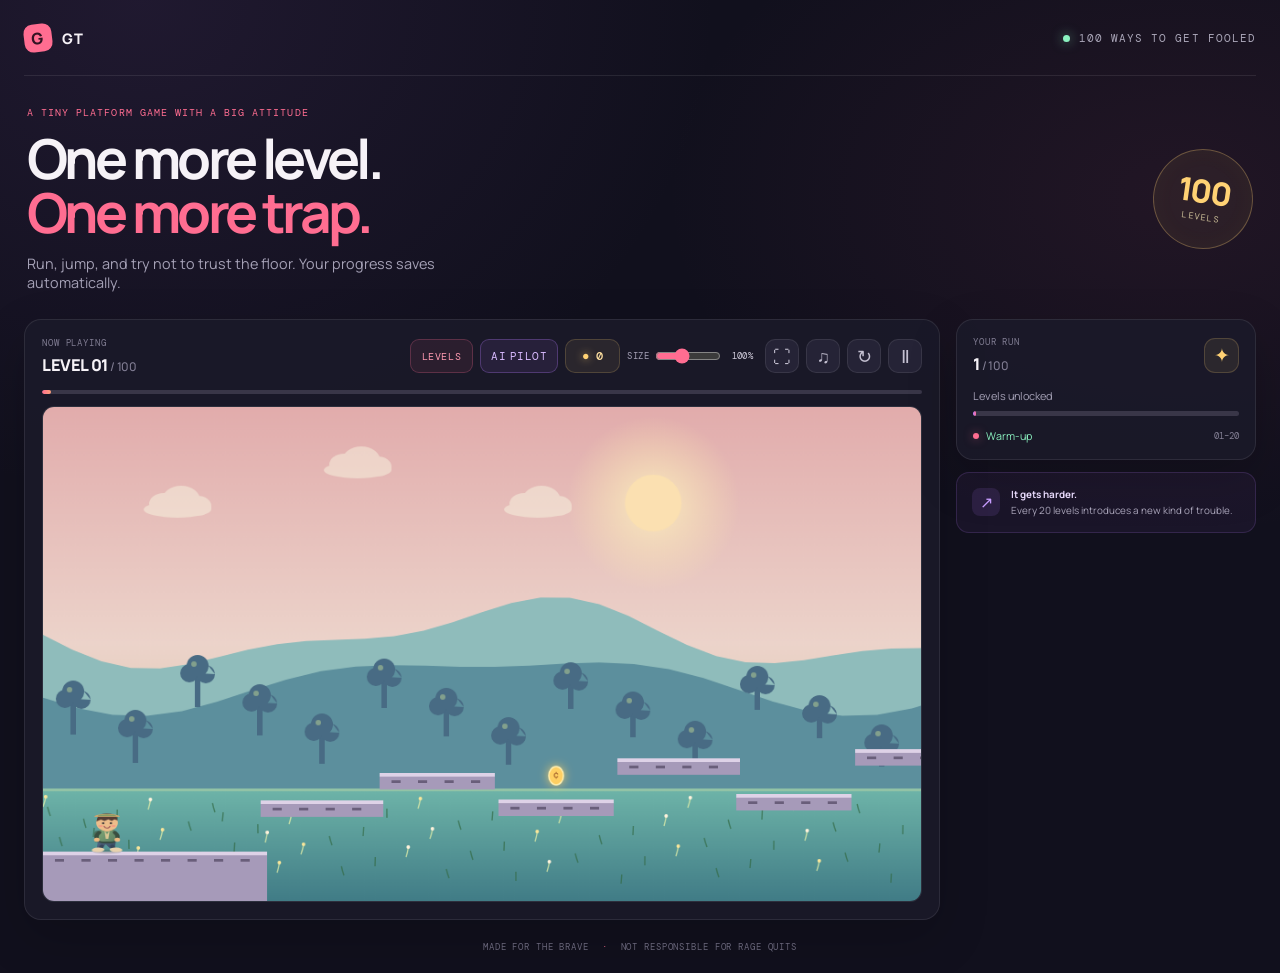
==== index.html @ c7c7aa85 "Publish GT game updates Co-authored-by: Copilot <223556219+Copilot@users.noreply.github.com>" ====
<!doctype html>
<html lang="en">
  <head>
    <meta charset="UTF-8" />
    <meta name="viewport" content="width=device-width, initial-scale=1" />
    <meta name="theme-color" content="#11101d" />
    <meta
      name="description"
      content="Play GT: dodge traps, collect coins, and master 100 platforming levels."
    />
    <title>GT — 100 trap-filled levels</title>
    <link rel="stylesheet" href="style.css?v=7" />
  </head>
  <body>
    <main class="app">
      <header class="topbar">
        <a class="brand" href="#" aria-label="GT home">
          <span class="brand-mark" aria-hidden="true">G</span>
          <span>GT</span>
        </a>
        <div class="topbar-note"><span class="live-dot"></span> 100 ways to get fooled</div>
      </header>

      <section class="intro">
        <div>
          <p class="eyebrow">A tiny platform game with a big attitude</p>
          <h1>One more level.<br /><span>One more trap.</span></h1>
          <p class="intro-copy">Run, jump, and try not to trust the floor. Your progress saves automatically.</p>
          <a class="intro-play-button" href="#gameScreen">PLAY THE GAME <span aria-hidden="true">↓</span></a>
        </div>
        <div class="intro-badge" aria-label="100 levels">
          <span>100</span>
          <small>LEVELS</small>
        </div>
      </section>

      <section class="game-layout" id="gameScreen" aria-label="Game">
        <div class="game-panel">
          <div class="game-toolbar">
            <div>
              <span class="toolbar-label">NOW PLAYING</span>
              <h2 id="levelTitle">LEVEL 01 <span>/ 100</span></h2>
            </div>
            <div class="toolbar-actions">
              <a class="level-select-link" id="levelSelectLink" href="level-select.html">LEVELS</a>
              <button class="ai-button" id="aiButton" data-ai-toggle type="button" aria-pressed="false" aria-label="Start AI pilot">AI <span>PILOT</span></button>
              <div class="coin-wallet" aria-label="Coins collected">
                <span aria-hidden="true">●</span>
                <strong id="coinCount">0</strong>
              </div>
              <label class="screen-size-control" for="screenSizeInput">
                <span>SIZE</span>
                <input id="screenSizeInput" type="range" min="70" max="150" step="10" value="100" aria-label="Adjust game screen size" />
                <output class="screen-size-label" id="screenSizeLabel" for="screenSizeInput">100%</output>
              </label>
              <button class="icon-button" id="fullscreenButton" type="button" aria-label="Enter fullscreen" title="Enter fullscreen">⛶</button>
              <button class="icon-button mobile-only-button" id="rotateButton" type="button" aria-label="Rotate game to landscape" title="Rotate game to landscape">⤾</button>
              <button class="icon-button" id="musicButton" type="button" aria-label="Start level music" title="Start level music">♫</button>
              <button class="icon-button" id="restartButton" type="button" aria-label="Restart level" title="Restart level">↻</button>
              <button class="icon-button" id="pauseButton" type="button" aria-label="Pause game" title="Pause game">Ⅱ</button>
            </div>
          </div>

          <div class="progress-track" aria-label="Level progress">
            <div class="progress-fill" id="levelProgress"></div>
          </div>

          <div class="stage-wrap" id="stageWrap">
            <canvas id="game" width="960" height="540" aria-label="GT platform game"></canvas>
            <a class="level-select-link stage-level-select-link" id="stageLevelSelectLink" href="level-select.html?level=1" aria-label="Choose a level">LEVELS</a>
            <button class="icon-button stage-fullscreen-button" id="stageFullscreenButton" type="button" aria-label="Exit fullscreen" title="Exit fullscreen">↙</button>
            <div class="stage-mobile-controls" aria-label="Expanded-screen touch controls">
              <div class="mobile-direction-controls">
                <button class="mobile-control-button" data-control="left" type="button" aria-label="Move left">←</button>
                <button class="mobile-control-button" data-control="right" type="button" aria-label="Move right">→</button>
              </div>
              <button class="mobile-control-button mobile-jump-button" data-control="jump" type="button" aria-label="Jump">JUMP</button>
              <button class="ai-button stage-ai-button" data-ai-toggle type="button" aria-pressed="false" aria-label="Start AI pilot">AI <span>PILOT</span></button>
            </div>
          </div>

          <div class="stage-message is-hidden" id="stageMessage" aria-live="polite">
            <span class="message-dot"></span>
            <span id="status"></span>
          </div>

          <div class="mobile-controls" aria-label="Touch controls">
            <div class="mobile-direction-controls">
              <button class="mobile-control-button" id="moveLeftButton" type="button" aria-label="Move left">←</button>
              <button class="mobile-control-button" id="moveRightButton" type="button" aria-label="Move right">→</button>
            </div>
            <button class="mobile-control-button mobile-jump-button" id="jumpButton" type="button" aria-label="Jump">JUMP</button>
          </div>

          <section class="leaderboard-card" id="leaderboardPanel" aria-live="polite" hidden>
            <div class="leaderboard-heading">
              <div>
                <span class="toolbar-label" id="leaderboardScope">WORLDWIDE TOP SCORES</span>
                <h2 id="leaderboardTitle">Level leaderboard</h2>
              </div>
              <span class="leaderboard-score" id="leaderboardScore">0 coins</span>
            </div>
            <p class="leaderboard-status" id="leaderboardStatus">Loading scores…</p>
            <ol class="leaderboard-list" id="leaderboardList"></ol>
          </section>

        </div>

        <aside class="side-panel">
          <section class="progress-card">
            <div class="card-heading">
              <div>
                <span class="toolbar-label">YOUR RUN</span>
                <h2 id="progressText">1 <span>/ 100</span></h2>
              </div>
              <span class="trophy" aria-hidden="true">✦</span>
            </div>
            <p class="muted-copy">Levels unlocked</p>
            <div class="mini-progress"><div id="unlockedProgress"></div></div>
            <div class="chapter-label"><span class="chapter-dot"></span><span id="chapterName">Warm-up</span><span id="chapterRange">01–20</span></div>
          </section>

          <div class="difficulty-note">
            <span class="difficulty-icon" aria-hidden="true">↗</span>
            <p><strong>It gets harder.</strong><br />Every 20 levels introduces a new kind of trouble.</p>
          </div>
        </aside>
      </section>

      <footer class="page-footer">MADE FOR THE BRAVE <span>·</span> NOT RESPONSIBLE FOR RAGE QUITS</footer>
    </main>
    <script src="game.js?v=11"></script>
    <script type="module" src="leaderboard.js?v=6"></script>
  </body>
</html>
---- style.css ----
@import url("https://fonts.googleapis.com/css2?family=DM+Mono:wght@400;500&family=Manrope:wght@400;500;600;700;800&display=swap");

:root {
  color-scheme: dark;
  font-family: "Manrope", "Segoe UI", sans-serif;
  color: #f6f2f7;
  background: #11101d;
  font-synthesis: none;
  text-rendering: optimizeLegibility;
  --bg: #11101d;
  --panel: #1b1a29;
  --panel-raised: #211f31;
  --line: rgba(255, 255, 255, 0.085);
  --muted: #a5a1b6;
  --pink: #ff6d91;
  --yellow: #ffd274;
  --green: #8bf2c0;
  --game-screen-size: 100%;
}

* {
  box-sizing: border-box;
}

html {
  overflow-x: clip;
}

body {
  min-width: 0;
  min-height: 100vh;
  margin: 0;
  background:
    radial-gradient(ellipse at 11% 0%, rgba(91, 60, 122, 0.2), transparent 36rem),
    radial-gradient(ellipse at 92% 20%, rgba(135, 55, 84, 0.14), transparent 32rem),
    var(--bg);
}

button,
a {
  color: inherit;
  font: inherit;
}

button:focus-visible,
a:focus-visible {
  outline: 2px solid var(--yellow);
  outline-offset: 3px;
}

.app {
  width: min(1340px, calc(100% - 48px));
  margin: 0 auto;
  padding: 24px 0 20px;
}

.topbar {
  display: flex;
  align-items: center;
  justify-content: space-between;
  padding-bottom: 23px;
  border-bottom: 1px solid var(--line);
}

.brand {
  display: inline-flex;
  align-items: center;
  gap: 10px;
  text-decoration: none;
  font-size: 0.91rem;
  font-weight: 800;
  letter-spacing: 0.08em;
}

.brand-mark {
  display: grid;
  width: 28px;
  height: 28px;
  place-items: center;
  border-radius: 9px;
  background: var(--pink);
  color: #321323;
  font-size: 1rem;
  transform: rotate(-7deg);
}

.brand-light {
  color: #aaa6b8;
  font-weight: 500;
}

.topbar-note,
.eyebrow,
.toolbar-label,
.page-footer {
  font-family: "DM Mono", Consolas, monospace;
  letter-spacing: 0.1em;
  text-transform: uppercase;
}

.topbar-note {
  display: flex;
  align-items: center;
  gap: 9px;
  color: #aaa6b8;
  font-size: 0.66rem;
}

.live-dot,
.chapter-dot,
.message-dot {
  width: 7px;
  height: 7px;
  border-radius: 50%;
  background: var(--green);
  box-shadow: 0 0 12px rgba(139, 242, 192, 0.6);
}

.intro {
  display: flex;
  align-items: center;
  justify-content: space-between;
  gap: 24px;
  padding: 30px 3px 27px;
}

.eyebrow {
  margin: 0 0 12px;
  color: var(--pink);
  font-size: 0.65rem;
}

h1 {
  margin: 0;
  font-size: clamp(2rem, 4.3vw, 3.55rem);
  line-height: 0.99;
  letter-spacing: -0.065em;
}

h1 span {
  color: var(--pink);
}

.intro-copy {
  max-width: 480px;
  margin: 14px 0 0;
  color: var(--muted);
  font-size: 0.9rem;
}

.intro-play-button {
  display: none;
}

.intro-badge {
  display: grid;
  width: 100px;
  height: 100px;
  flex: 0 0 auto;
  align-content: center;
  justify-items: center;
  border: 1px solid rgba(255, 210, 116, 0.3);
  border-radius: 50%;
  background: rgba(255, 210, 116, 0.055);
  box-shadow: inset 0 0 25px rgba(255, 210, 116, 0.035);
  transform: rotate(8deg);
}

.intro-badge span {
  color: var(--yellow);
  font-size: 2rem;
  font-weight: 800;
  letter-spacing: -0.08em;
  line-height: 1;
}

.intro-badge small {
  margin-top: 4px;
  color: #c6b994;
  font-family: "DM Mono", Consolas, monospace;
  font-size: 0.55rem;
  letter-spacing: 0.15em;
}

.game-layout {
  display: grid;
  grid-template-columns: minmax(0, 1fr) 300px;
  align-items: start;
  gap: 16px;
}

.game-panel,
.progress-card,
.levels-card {
  border: 1px solid var(--line);
  border-radius: 17px;
  background: rgba(27, 26, 41, 0.88);
  box-shadow: 0 18px 50px rgba(0, 0, 0, 0.17);
}

.game-panel {
  min-width: 0;
  padding: 17px;
}

.game-toolbar,
.card-heading,
.levels-heading {
  display: flex;
  align-items: center;
  justify-content: space-between;
  gap: 12px;
}

.toolbar-label {
  display: block;
  color: #817d93;
  font-size: 0.56rem;
}

.game-toolbar h2,
.card-heading h2,
.levels-heading h2 {
  margin: 5px 0 0;
  font-size: 1.02rem;
  font-weight: 800;
  letter-spacing: -0.025em;
}

.game-toolbar h2 span,
.card-heading h2 span {
  color: #817d93;
  font-size: 0.75rem;
  font-weight: 500;
}

.toolbar-actions {
  display: flex;
  align-items: center;
  gap: 7px;
}

.mobile-only-button {
  display: none !important;
}

.level-select-link,
.back-link {
  display: inline-flex;
  align-items: center;
  justify-content: center;
  min-height: 34px;
  padding: 0 11px;
  border: 1px solid rgba(255, 109, 145, 0.24);
  border-radius: 9px;
  background: rgba(255, 109, 145, 0.08);
  color: #ff9ab1;
  font-family: "DM Mono", Consolas, monospace;
  font-size: 0.62rem;
  letter-spacing: 0.06em;
  text-decoration: none;
  transition: background 140ms ease, border-color 140ms ease;
}

.ai-button {
  display: inline-flex;
  align-items: center;
  gap: 4px;
  min-height: 34px;
  padding: 0 10px;
  border: 1px solid rgba(184, 122, 255, 0.28);
  border-radius: 9px;
  background: rgba(184, 122, 255, 0.09);
  color: #d9baff;
  cursor: pointer;
  font-family: "DM Mono", Consolas, monospace;
  font-size: 0.66rem;
  letter-spacing: 0.04em;
  transition: background 140ms ease, border-color 140ms ease, color 140ms ease;
}

.ai-button:hover {
  border-color: rgba(184, 122, 255, 0.5);
  background: rgba(184, 122, 255, 0.16);
}

.ai-button.is-active {
  border-color: rgba(139, 242, 192, 0.4);
  background: rgba(139, 242, 192, 0.12);
  color: var(--green);
}

.level-select-link:hover,
.back-link:hover {
  border-color: rgba(255, 109, 145, 0.48);
  background: rgba(255, 109, 145, 0.16);
}

.coin-wallet {
  display: flex;
  min-width: 55px;
  height: 34px;
  align-items: center;
  justify-content: center;
  gap: 7px;
  padding: 0 10px;
  border: 1px solid rgba(255, 210, 116, 0.18);
  border-radius: 10px;
  background: rgba(255, 210, 116, 0.075);
  color: #ffe0a0;
  font-family: "DM Mono", Consolas, monospace;
  font-size: 0.73rem;
}

.coin-wallet span {
  color: var(--yellow);
  font-size: 0.78rem;
  text-shadow: 0 0 9px rgba(255, 210, 116, 0.75);
}

.coin-wallet strong {
  font-weight: 500;
}

.icon-button {
  display: grid;
  width: 34px;
  height: 34px;
  place-items: center;
  border: 1px solid var(--line);
  border-radius: 10px;
  background: #252336;
  color: #c4c0d1;
  cursor: pointer;
  font-size: 1.1rem;
  transition: background 140ms ease, color 140ms ease, transform 140ms ease;
}

.icon-button:hover {
  background: #343147;
  color: white;
  transform: translateY(-1px);
}

.progress-track,
.mini-progress {
  height: 4px;
  overflow: hidden;
  border-radius: 9px;
  background: #393648;
}

.progress-track {
  margin: 14px 0 12px;
}

.progress-fill,
.mini-progress div {
  width: 1%;
  height: 100%;
  border-radius: inherit;
  background: linear-gradient(90deg, var(--pink), #ffa178);
  transition: width 220ms ease;
}

.stage-wrap {
  position: relative;
  display: flex;
  align-items: center;
  justify-content: safe center;
  overflow: auto;
  max-height: 72vh;
  border: 1px solid rgba(255, 255, 255, 0.085);
  border-radius: 12px;
  background: #191b2b;
  touch-action: pan-x pan-y;
  scrollbar-color: #6d687e #292738;
  scrollbar-width: thin;
}

.stage-wrap.is-large-screen {
  position: relative;
}

canvas {
  display: block;
  flex: 0 0 auto;
  width: var(--game-screen-size);
  max-width: none;
  height: auto;
  aspect-ratio: 16 / 9;
}

.stage-wrap:fullscreen {
  display: grid;
  width: 100vw;
  height: 100vh;
  max-height: none;
  place-items: center;
  overflow: hidden;
  border: 0;
  border-radius: 0;
  background: #171622;
}

.stage-wrap:fullscreen canvas {
  width: min(100vw, calc(100vh * 16 / 9));
  max-height: 100vh;
}

.stage-fullscreen-button {
  display: none;
}

.stage-level-select-link {
  display: none;
}

.stage-wrap.is-large-screen .stage-level-select-link,
.stage-wrap:fullscreen .stage-level-select-link,
.stage-wrap.is-fullscreen .stage-level-select-link {
  position: absolute;
  z-index: 3;
  top: max(12px, env(safe-area-inset-top));
  left: max(12px, env(safe-area-inset-left));
  display: inline-flex;
  min-height: 40px;
  background: rgba(34, 29, 48, 0.9);
  backdrop-filter: blur(8px);
}

.stage-wrap:fullscreen .stage-fullscreen-button,
.stage-wrap.is-fullscreen .stage-fullscreen-button {
  position: absolute;
  z-index: 2;
  top: max(12px, env(safe-area-inset-top));
  right: max(12px, env(safe-area-inset-right));
  display: grid;
}

.stage-wrap.is-fullscreen {
  position: fixed;
  z-index: 1000;
  inset: 0;
  display: grid;
  width: 100vw;
  height: 100vh;
  height: 100dvh;
  max-height: none;
  place-items: center;
  overflow: hidden;
  border: 0;
  border-radius: 0;
  background: #171622;
}

.stage-wrap.is-fullscreen canvas {
  width: min(100vw, calc(100vh * 16 / 9));
  width: min(100vw, calc(100dvh * 16 / 9));
  max-height: 100vh;
  max-height: 100dvh;
}

.stage-mobile-controls {
  display: none;
}

.game-fullscreen-fallback {
  overflow: hidden;
}

.screen-size-control {
  display: inline-flex;
  align-items: center;
  gap: 6px;
  color: #a5a1b6;
  font-family: "DM Mono", Consolas, monospace;
  font-size: 0.57rem;
  letter-spacing: 0.05em;
}

.screen-size-control input {
  width: 66px;
  height: 20px;
  margin: 0;
  accent-color: var(--pink);
  cursor: pointer;
}

.screen-size-label {
  min-width: 31px;
  color: #d4cfdf;
  text-align: center;
}

.stage-message {
  display: flex;
  align-items: center;
  gap: 8px;
  max-width: 100%;
  margin-top: 10px;
  padding: 8px 11px;
  border: 1px solid rgba(255, 255, 255, 0.09);
  border-radius: 9px;
  background: rgba(18, 17, 29, 0.84);
  color: #e4e0eb;
  font-size: 0.72rem;
  backdrop-filter: blur(8px);
}

.stage-message.is-hidden {
  display: none;
}

.mobile-controls {
  display: none;
}

.mobile-direction-controls {
  display: flex;
  gap: 10px;
}

.mobile-control-button {
  display: grid;
  width: clamp(58px, 17vw, 72px);
  height: 56px;
  place-items: center;
  border: 1px solid rgba(226, 221, 239, 0.18);
  border-radius: 15px;
  background: linear-gradient(145deg, #343146, #252335);
  box-shadow: 0 4px 0 rgba(9, 8, 15, 0.42), inset 0 1px rgba(255, 255, 255, 0.055);
  color: #f3eef9;
  cursor: pointer;
  font-size: 1.65rem;
  font-weight: 800;
  touch-action: none;
  user-select: none;
  -webkit-user-select: none;
  -webkit-tap-highlight-color: transparent;
}

.mobile-control-button:active {
  transform: translateY(2px);
  border-color: rgba(139, 242, 192, 0.38);
  background: #35443e;
  box-shadow: 0 2px 0 rgba(9, 8, 15, 0.42);
}

.mobile-jump-button {
  width: clamp(98px, 29vw, 128px);
  border-color: rgba(255, 109, 145, 0.35);
  background: linear-gradient(145deg, #63394f, #392638);
  color: #ffcada;
  font-family: "DM Mono", Consolas, monospace;
  font-size: 0.77rem;
  letter-spacing: 0.14em;
}

.leaderboard-card {
  margin-top: 12px;
  padding: 15px;
  border: 1px solid rgba(255, 210, 116, 0.17);
  border-radius: 12px;
  background: linear-gradient(125deg, rgba(255, 210, 116, 0.055), rgba(255, 109, 145, 0.035));
}

.leaderboard-card[hidden] {
  display: none;
}

.leaderboard-heading {
  display: flex;
  align-items: center;
  justify-content: space-between;
  gap: 12px;
}

.leaderboard-heading h2 {
  margin: 5px 0 0;
  font-size: 0.96rem;
}

.leaderboard-score {
  padding: 6px 9px;
  border: 1px solid rgba(255, 210, 116, 0.16);
  border-radius: 8px;
  background: rgba(255, 210, 116, 0.075);
  color: var(--yellow);
  font-family: "DM Mono", Consolas, monospace;
  font-size: 0.67rem;
}

.leaderboard-status {
  margin: 10px 0;
  color: var(--muted);
  font-size: 0.68rem;
}

.leaderboard-list {
  display: grid;
  gap: 5px;
  margin: 0;
  padding: 0;
  list-style: none;
}

.leaderboard-list li {
  display: grid;
  grid-template-columns: 28px minmax(0, 1fr) auto;
  align-items: center;
  gap: 8px;
  padding: 7px 9px;
  border: 1px solid transparent;
  border-radius: 7px;
  background: rgba(15, 14, 25, 0.3);
  font-size: 0.68rem;
}

.leaderboard-list li.is-you {
  border-color: rgba(139, 242, 192, 0.22);
  background: rgba(139, 242, 192, 0.07);
}

.leaderboard-rank {
  color: var(--yellow);
  font-family: "DM Mono", Consolas, monospace;
  font-size: 0.62rem;
}

.leaderboard-player {
  overflow: hidden;
  color: #e9e5ef;
  text-overflow: ellipsis;
  white-space: nowrap;
}

.leaderboard-result {
  color: #aaa6b9;
  font-family: "DM Mono", Consolas, monospace;
  font-size: 0.6rem;
  white-space: nowrap;
}

.message-dot {
  width: 6px;
  height: 6px;
  flex: 0 0 auto;
  background: var(--yellow);
  box-shadow: 0 0 10px rgba(255, 210, 116, 0.6);
}

.side-panel {
  display: grid;
  gap: 12px;
}

.progress-card,
.levels-card {
  padding: 16px;
}

.trophy {
  display: grid;
  width: 35px;
  height: 35px;
  place-items: center;
  border: 1px solid rgba(255, 210, 116, 0.18);
  border-radius: 11px;
  background: rgba(255, 210, 116, 0.08);
  color: var(--yellow);
  font-size: 1.2rem;
}

.muted-copy {
  margin: 13px 0 8px;
  color: var(--muted);
  font-size: 0.68rem;
}

.mini-progress {
  height: 5px;
}

.mini-progress div {
  background: linear-gradient(90deg, #b87aff, var(--pink));
}

.chapter-label {
  display: flex;
  align-items: center;
  gap: 7px;
  margin-top: 13px;
  color: #d6d2df;
  font-size: 0.67rem;
}

.chapter-dot {
  width: 6px;
  height: 6px;
  background: var(--pink);
  box-shadow: 0 0 10px rgba(255, 109, 145, 0.5);
}

.chapter-label span:last-child {
  margin-left: auto;
  color: #858196;
  font-family: "DM Mono", Consolas, monospace;
  font-size: 0.58rem;
}

.levels-heading {
  align-items: end;
}

.levels-heading h2 {
  font-size: 0.91rem;
}

.level-count {
  padding: 5px 7px;
  border-radius: 6px;
  background: #2a2839;
  color: #aaa6b9;
  font-family: "DM Mono", Consolas, monospace;
  font-size: 0.57rem;
}

.level-grid {
  display: grid;
  grid-template-columns: repeat(10, minmax(0, 1fr));
  gap: 5px;
  max-height: 191px;
  overflow-y: auto;
  margin-top: 14px;
  padding: 1px 3px 3px 1px;
  scrollbar-color: #4b465e transparent;
  scrollbar-width: thin;
}

.level-button {
  display: grid;
  min-width: 0;
  aspect-ratio: 1;
  place-items: center;
  padding: 0;
  border: 1px solid transparent;
  border-radius: 7px;
  background: #292738;
  color: #9995a9;
  cursor: pointer;
  font-family: "DM Mono", Consolas, monospace;
  font-size: 0.57rem;
  text-decoration: none;
  transition: 140ms ease;
}

.level-button:not(:disabled):hover {
  border-color: rgba(255, 255, 255, 0.2);
  background: #3a364e;
  color: #fff;
}

.level-button.is-current {
  border-color: var(--pink);
  background: rgba(255, 109, 145, 0.18);
  color: #ff9ab1;
}

.level-button.is-complete {
  background: rgba(139, 242, 192, 0.12);
  color: var(--green);
}

.level-button:disabled {
  cursor: not-allowed;
  opacity: 0.36;
}

.difficulty-note {
  display: flex;
  align-items: center;
  gap: 11px;
  padding: 13px 15px;
  border: 1px solid rgba(184, 122, 255, 0.16);
  border-radius: 13px;
  background: rgba(138, 89, 193, 0.08);
}

.difficulty-icon {
  display: grid;
  width: 28px;
  height: 28px;
  flex: 0 0 auto;
  place-items: center;
  border-radius: 8px;
  background: rgba(184, 122, 255, 0.12);
  color: #c89dff;
}

.difficulty-note p {
  margin: 0;
  color: #a9a4b9;
  font-size: 0.62rem;
  line-height: 1.65;
}

.difficulty-note strong {
  color: #e6d8fa;
  font-weight: 700;
}

.page-footer {
  padding: 21px 0 0;
  color: #686579;
  font-size: 0.55rem;
  text-align: center;
}

.page-footer span {
  padding: 0 7px;
  color: var(--pink);
}

.selector-intro {
  display: flex;
  align-items: end;
  justify-content: space-between;
  gap: 24px;
  padding: 38px 3px 25px;
}

.selector-intro h1 {
  font-size: clamp(2.2rem, 5vw, 3.8rem);
}

.selector-intro h1 span {
  color: var(--pink);
}

.selector-progress {
  width: min(260px, 38%);
  flex: 0 0 auto;
  padding: 15px;
  border: 1px solid var(--line);
  border-radius: 13px;
  background: rgba(27, 26, 41, 0.88);
}

.selector-progress strong {
  display: block;
  margin: 5px 0 11px;
  font-size: 1.25rem;
}

.selector-progress strong span {
  color: #817d93;
  font-size: 0.78rem;
  font-weight: 500;
}

.selector-progress .mini-progress {
  height: 6px;
}

.chapter-list {
  display: grid;
  gap: 12px;
}

.chapter-card {
  padding: 17px;
  border: 1px solid var(--line);
  border-radius: 15px;
  background: rgba(27, 26, 41, 0.88);
  box-shadow: 0 15px 40px rgba(0, 0, 0, 0.12);
}

.chapter-card-heading {
  display: flex;
  align-items: center;
  justify-content: space-between;
  gap: 15px;
  margin-bottom: 13px;
}

.chapter-card-title h2 {
  margin: 4px 0;
  font-size: 1.05rem;
  letter-spacing: -0.025em;
}

.chapter-card-title p {
  margin: 0;
  color: var(--muted);
  font-size: 0.67rem;
}

.chapter-levels {
  display: grid;
  grid-template-columns: repeat(10, minmax(0, 1fr));
  gap: 7px;
}

.chapter-levels .level-button {
  width: 100%;
  aspect-ratio: 1.35;
  border-radius: 8px;
  font-size: 0.67rem;
}

.chapter-levels .level-button:disabled {
  border: 1px solid rgba(255, 255, 255, 0.035);
  background: rgba(41, 39, 56, 0.58);
}

@media (min-width: 1500px) {
  .game-layout {
    grid-template-columns: minmax(0, 1fr) 320px;
  }
}

@media (max-width: 900px) {
  .game-layout {
    grid-template-columns: minmax(0, 1fr) 260px;
    gap: 12px;
  }

  .game-panel {
    padding: 12px;
  }

  .progress-card,
  .levels-card {
    padding: 13px;
  }
}

@media (max-width: 700px) {
  .app {
    width: min(100% - 24px, 560px);
    padding-top: 13px;
  }

  .topbar {
    padding-bottom: 16px;
  }

  .topbar-note {
    font-size: 0.56rem;
  }

  .intro {
    padding: 24px 2px 20px;
  }

  .intro-copy {
    max-width: 340px;
    font-size: 0.78rem;
  }

  .intro-play-button {
    display: inline-flex;
    align-items: center;
    gap: 9px;
    min-height: 42px;
    margin-top: 14px;
    padding: 0 14px;
    border: 1px solid rgba(255, 109, 145, 0.32);
    border-radius: 10px;
    background: rgba(255, 109, 145, 0.1);
    color: #ff9ab1;
    font-family: "DM Mono", Consolas, monospace;
    font-size: 0.68rem;
    letter-spacing: 0.06em;
    text-decoration: none;
  }

  .intro-play-button span {
    font-size: 1rem;
  }

  .selector-intro {
    align-items: flex-start;
    padding: 27px 2px 20px;
  }

  .selector-progress {
    width: 145px;
    padding: 11px;
  }

  .chapter-card {
    padding: 13px;
  }

  .chapter-levels {
    gap: 5px;
  }

  .chapter-levels .level-button {
    aspect-ratio: 1;
    border-radius: 6px;
    font-size: 0.59rem;
  }

  .intro-badge {
    width: 70px;
    height: 70px;
  }

  .intro-badge span {
    font-size: 1.5rem;
  }

  .intro-badge small {
    font-size: 0.44rem;
  }

  .game-layout {
    grid-template-columns: 1fr;
  }

  .mobile-controls {
    display: flex;
    min-height: 76px;
    align-items: center;
    justify-content: space-between;
    gap: 14px;
    padding: 12px 2px 1px;
    touch-action: none;
    user-select: none;
    -webkit-user-select: none;
  }

  .side-panel {
    grid-template-columns: 1fr;
  }

  .level-grid {
    max-height: 184px;
  }

}

@media (max-width: 700px), (hover: none) and (pointer: coarse) {
  .mobile-only-button {
    display: grid !important;
  }

  .mobile-controls {
    display: flex;
    min-height: 76px;
    align-items: center;
    justify-content: space-between;
    gap: 14px;
    padding: 12px 2px 1px;
    touch-action: none;
    user-select: none;
    -webkit-user-select: none;
  }

  .stage-wrap.is-large-screen .stage-mobile-controls,
  .stage-wrap:fullscreen .stage-mobile-controls,
  .stage-wrap.is-fullscreen .stage-mobile-controls {
    position: absolute;
    z-index: 2;
    right: max(8px, env(safe-area-inset-right));
    bottom: max(8px, env(safe-area-inset-bottom));
    left: max(8px, env(safe-area-inset-left));
    display: flex;
    align-items: center;
    justify-content: space-between;
    gap: 8px;
    padding: 7px;
    border: 1px solid rgba(255, 255, 255, 0.14);
    border-radius: 15px;
    background: rgba(17, 16, 29, 0.82);
    backdrop-filter: blur(8px);
    touch-action: none;
  }

  .stage-mobile-controls .mobile-direction-controls {
    gap: 5px;
  }

  .stage-mobile-controls .mobile-control-button {
    width: clamp(40px, 12vw, 54px);
    height: 42px;
    border-radius: 11px;
    font-size: 1.3rem;
  }

  .stage-mobile-controls .mobile-jump-button {
    width: clamp(64px, 19vw, 82px);
    font-size: 0.62rem;
  }

  .stage-mobile-controls .stage-ai-button {
    min-height: 42px;
    padding: 0 9px;
    font-size: 0.62rem;
  }

  .stage-mobile-controls .stage-ai-button span {
    display: inline;
  }
}

@media (max-width: 700px), (hover: none) and (pointer: coarse) {
  .stage-wrap:fullscreen,
  .stage-wrap.is-fullscreen {
    grid-template-rows: minmax(0, 1fr) auto;
  }

  .stage-wrap:fullscreen canvas,
  .stage-wrap.is-fullscreen canvas {
    grid-row: 1;
    width: min(100vw, calc((100dvh - 76px) * 16 / 9));
    max-height: calc(100dvh - 76px);
  }

  .stage-wrap:fullscreen .stage-mobile-controls,
  .stage-wrap.is-fullscreen .stage-mobile-controls {
    position: static;
    grid-row: 2;
    width: min(460px, calc(100vw - 16px));
    margin: 0 8px max(8px, env(safe-area-inset-bottom));
  }
}

@media (max-width: 430px) {
  .app {
    width: calc(100% - 32px);
  }

  .game-toolbar {
    flex-wrap: wrap;
  }

  .toolbar-actions {
    flex-wrap: wrap;
    justify-content: flex-end;
    gap: 5px;
  }

  .screen-size-control {
    gap: 4px;
  }

  .screen-size-control input {
    width: 56px;
  }

  .level-select-link,
  .ai-button {
    padding: 0 8px;
  }

  .ai-button span {
    display: none;
  }

  .coin-wallet {
    min-width: 48px;
    padding: 0 7px;
  }

  h1 {
    font-size: 2rem;
  }

  .intro-badge {
    width: 60px;
    height: 60px;
  }

  .selector-intro {
    flex-direction: column;
    gap: 16px;
  }

  .selector-progress {
    width: 100%;
  }

  .chapter-card-heading {
    align-items: flex-start;
  }

  .chapter-card-title p {
    max-width: 220px;
    line-height: 1.5;
  }

}

@media (max-width: 360px) {
  .intro-badge {
    display: none;
  }

  .topbar-note {
    font-size: 0.49rem;
  }
}
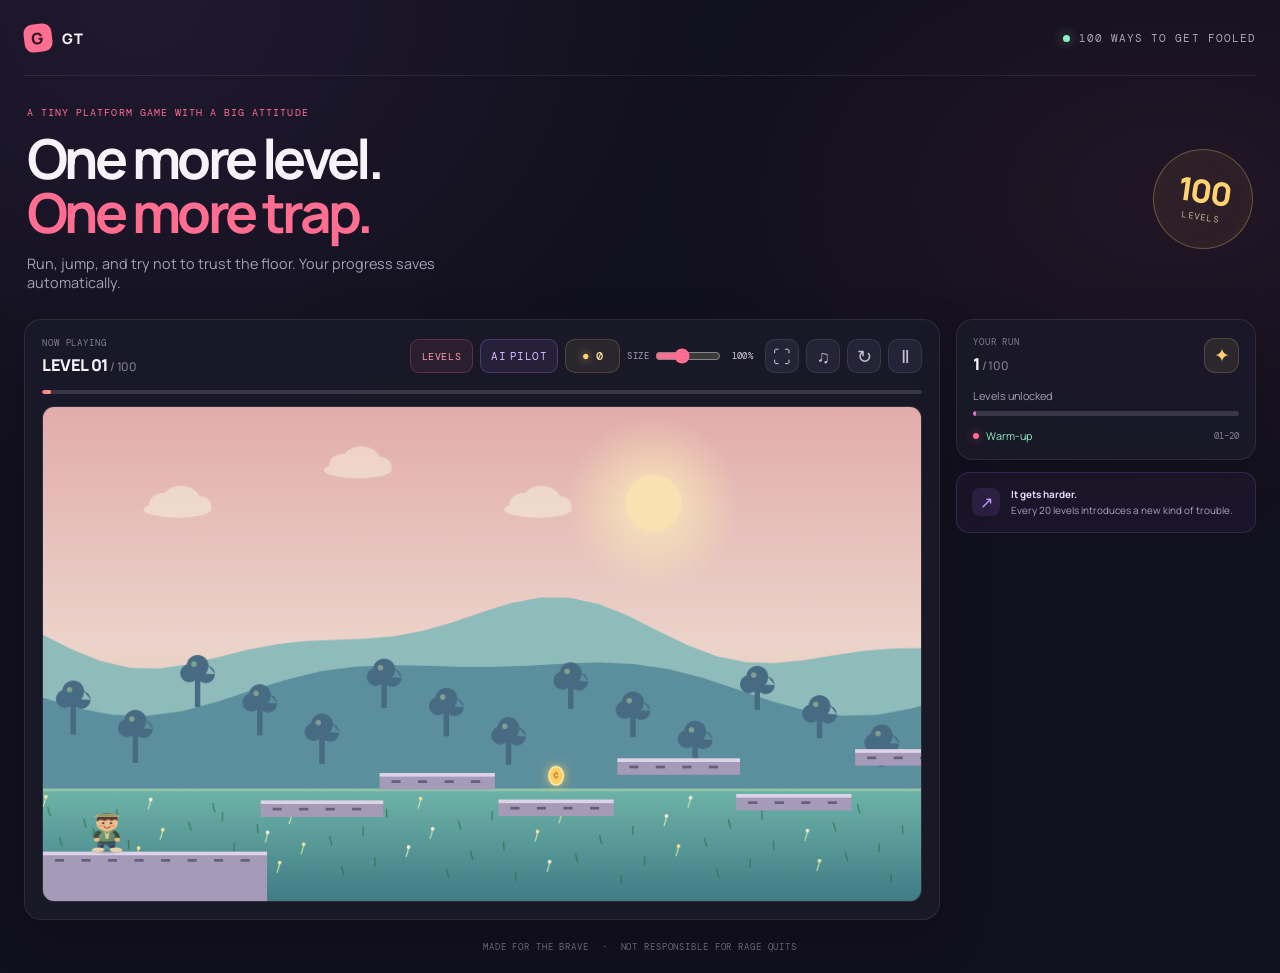
==== commit 634210f6: "Make GT installable as a PWA Co-authored-by: Copilot <223556219+Copilot@users.noreply.github.com>" ====
--- a/index.html
+++ b/index.html
@@ -9,7 +9,10 @@
       content="Play GT: dodge traps, collect coins, and master 100 platforming levels."
     />
     <title>GT — 100 trap-filled levels</title>
-    <link rel="stylesheet" href="style.css?v=7" />
+    <link rel="manifest" href="manifest.webmanifest" />
+    <link rel="icon" href="icons/gt-icon.svg" type="image/svg+xml" />
+    <link rel="apple-touch-icon" href="icons/apple-touch-icon.png" />
+    <link rel="stylesheet" href="style.css?v=8" />
   </head>
   <body>
     <main class="app">
@@ -19,6 +22,7 @@
           <span>GT</span>
         </a>
         <div class="topbar-note"><span class="live-dot"></span> 100 ways to get fooled</div>
+        <button class="install-app-button" id="installAppButton" type="button" hidden>INSTALL APP</button>
       </header>
 
       <section class="intro">
@@ -131,5 +135,6 @@
     </main>
     <script src="game.js?v=11"></script>
     <script type="module" src="leaderboard.js?v=6"></script>
+    <script src="pwa.js?v=1"></script>
   </body>
 </html>
--- a/style.css
+++ b/style.css
@@ -106,6 +106,23 @@
   font-size: 0.66rem;
 }
 
+.install-app-button {
+  min-height: 36px;
+  padding: 0 12px;
+  border: 1px solid rgba(255, 210, 116, 0.36);
+  border-radius: 9px;
+  background: rgba(255, 210, 116, 0.1);
+  color: var(--yellow);
+  cursor: pointer;
+  font-family: "DM Mono", Consolas, monospace;
+  font-size: 0.65rem;
+  letter-spacing: 0.06em;
+}
+
+.install-app-button[hidden] {
+  display: none;
+}
+
 .live-dot,
 .chapter-dot,
 .message-dot {
@@ -947,6 +964,12 @@
   }
 
   .topbar-note {
+    font-size: 0.56rem;
+  }
+
+  .install-app-button {
+    min-height: 32px;
+    padding: 0 8px;
     font-size: 0.56rem;
   }
 
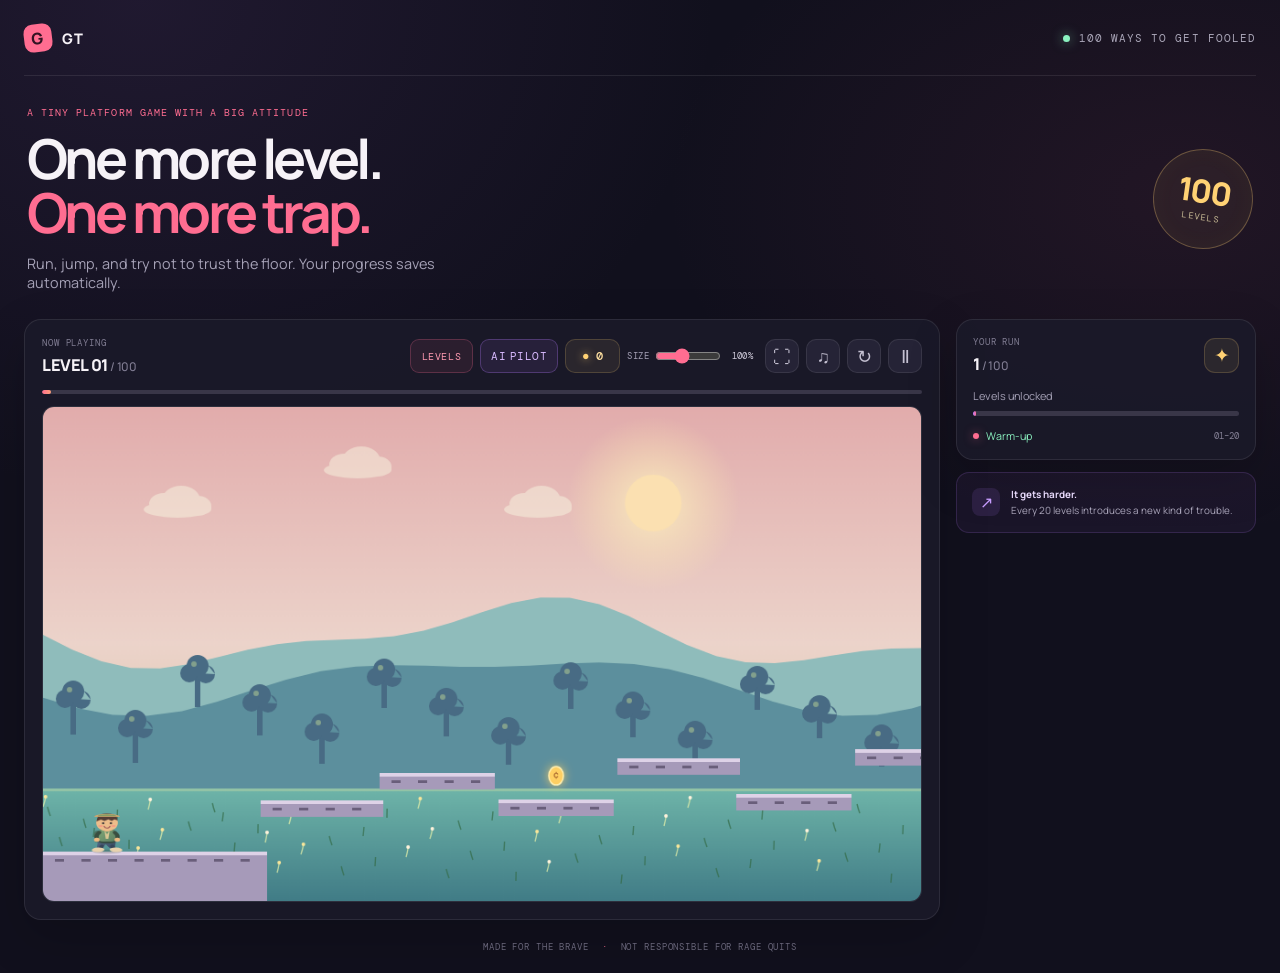
==== commit a714d748: "Automatically advance GT levels Co-authored-by: Copilot <223556219+Copilot@users.noreply.github.com>" ====
--- a/index.html
+++ b/index.html
@@ -133,7 +133,7 @@
 
       <footer class="page-footer">MADE FOR THE BRAVE <span>·</span> NOT RESPONSIBLE FOR RAGE QUITS</footer>
     </main>
-    <script src="game.js?v=11"></script>
+    <script src="game.js?v=12"></script>
     <script type="module" src="leaderboard.js?v=6"></script>
     <script src="pwa.js?v=1"></script>
   </body>
